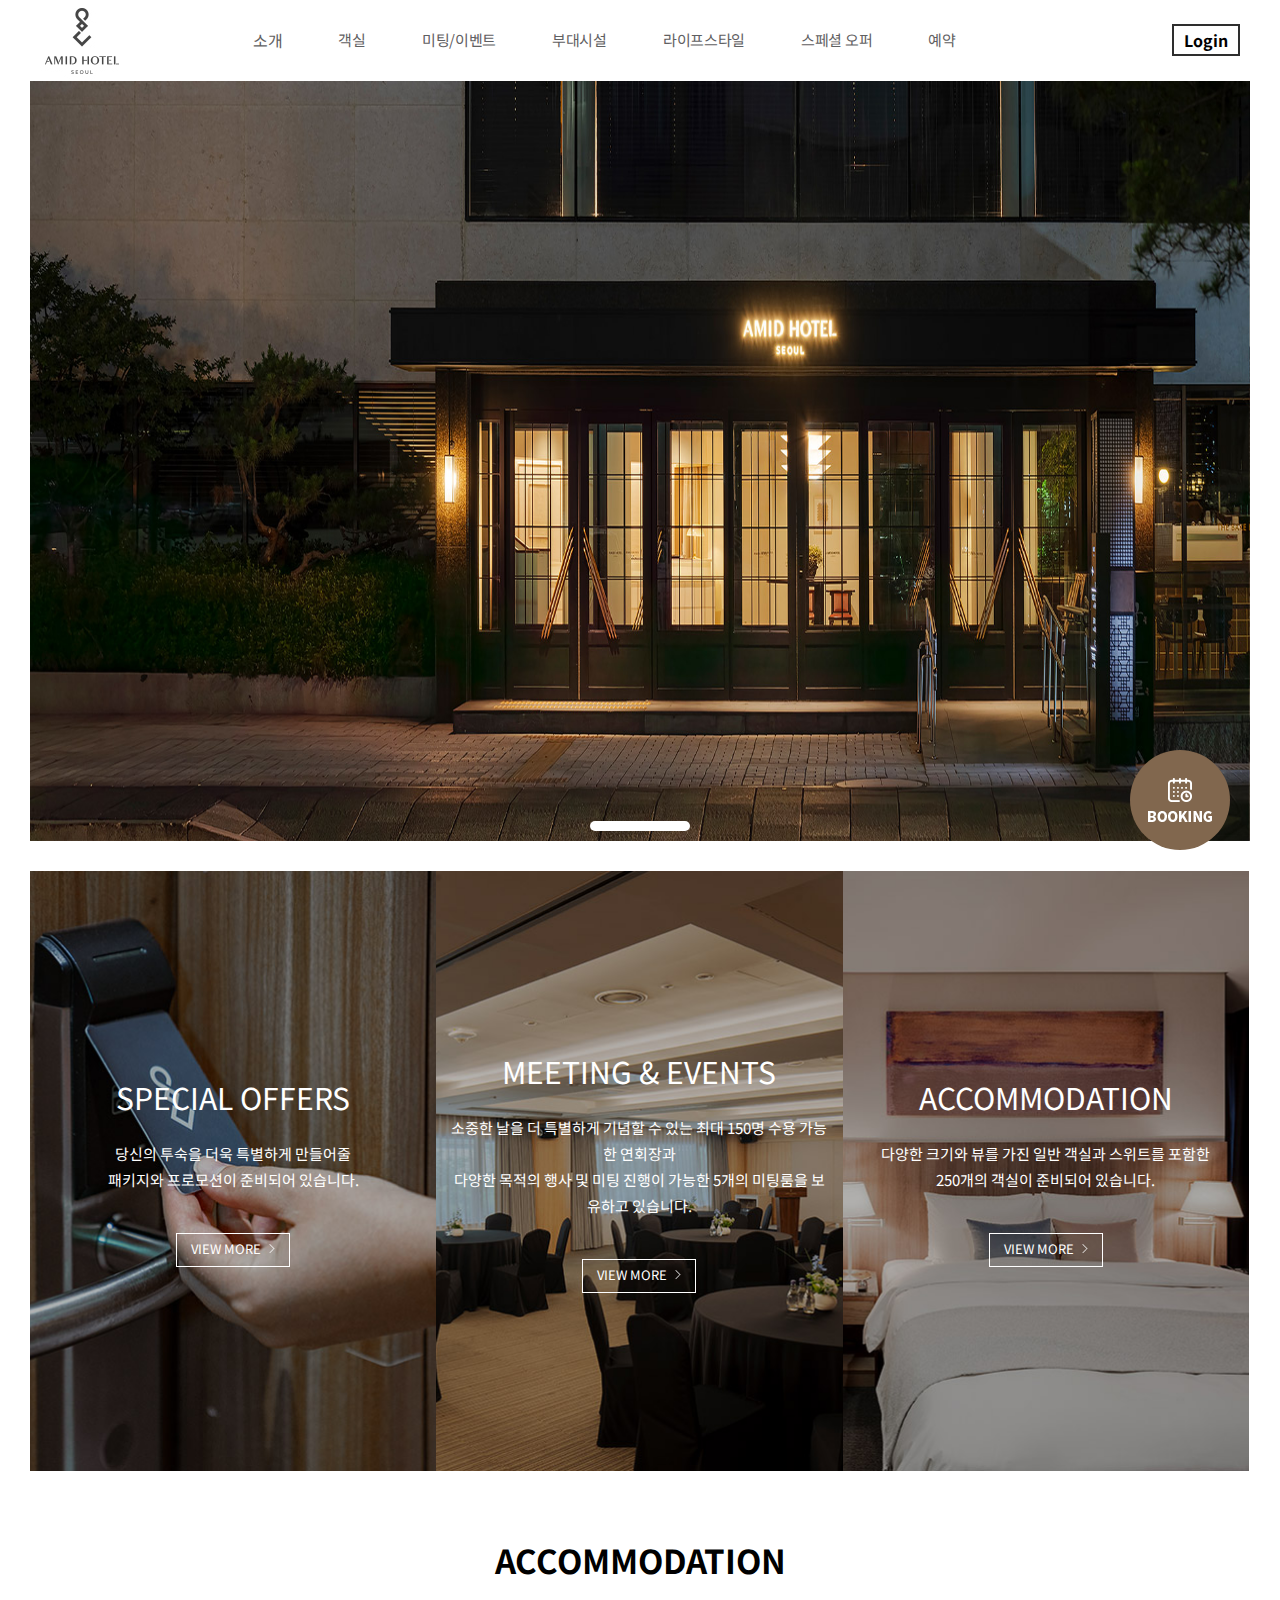
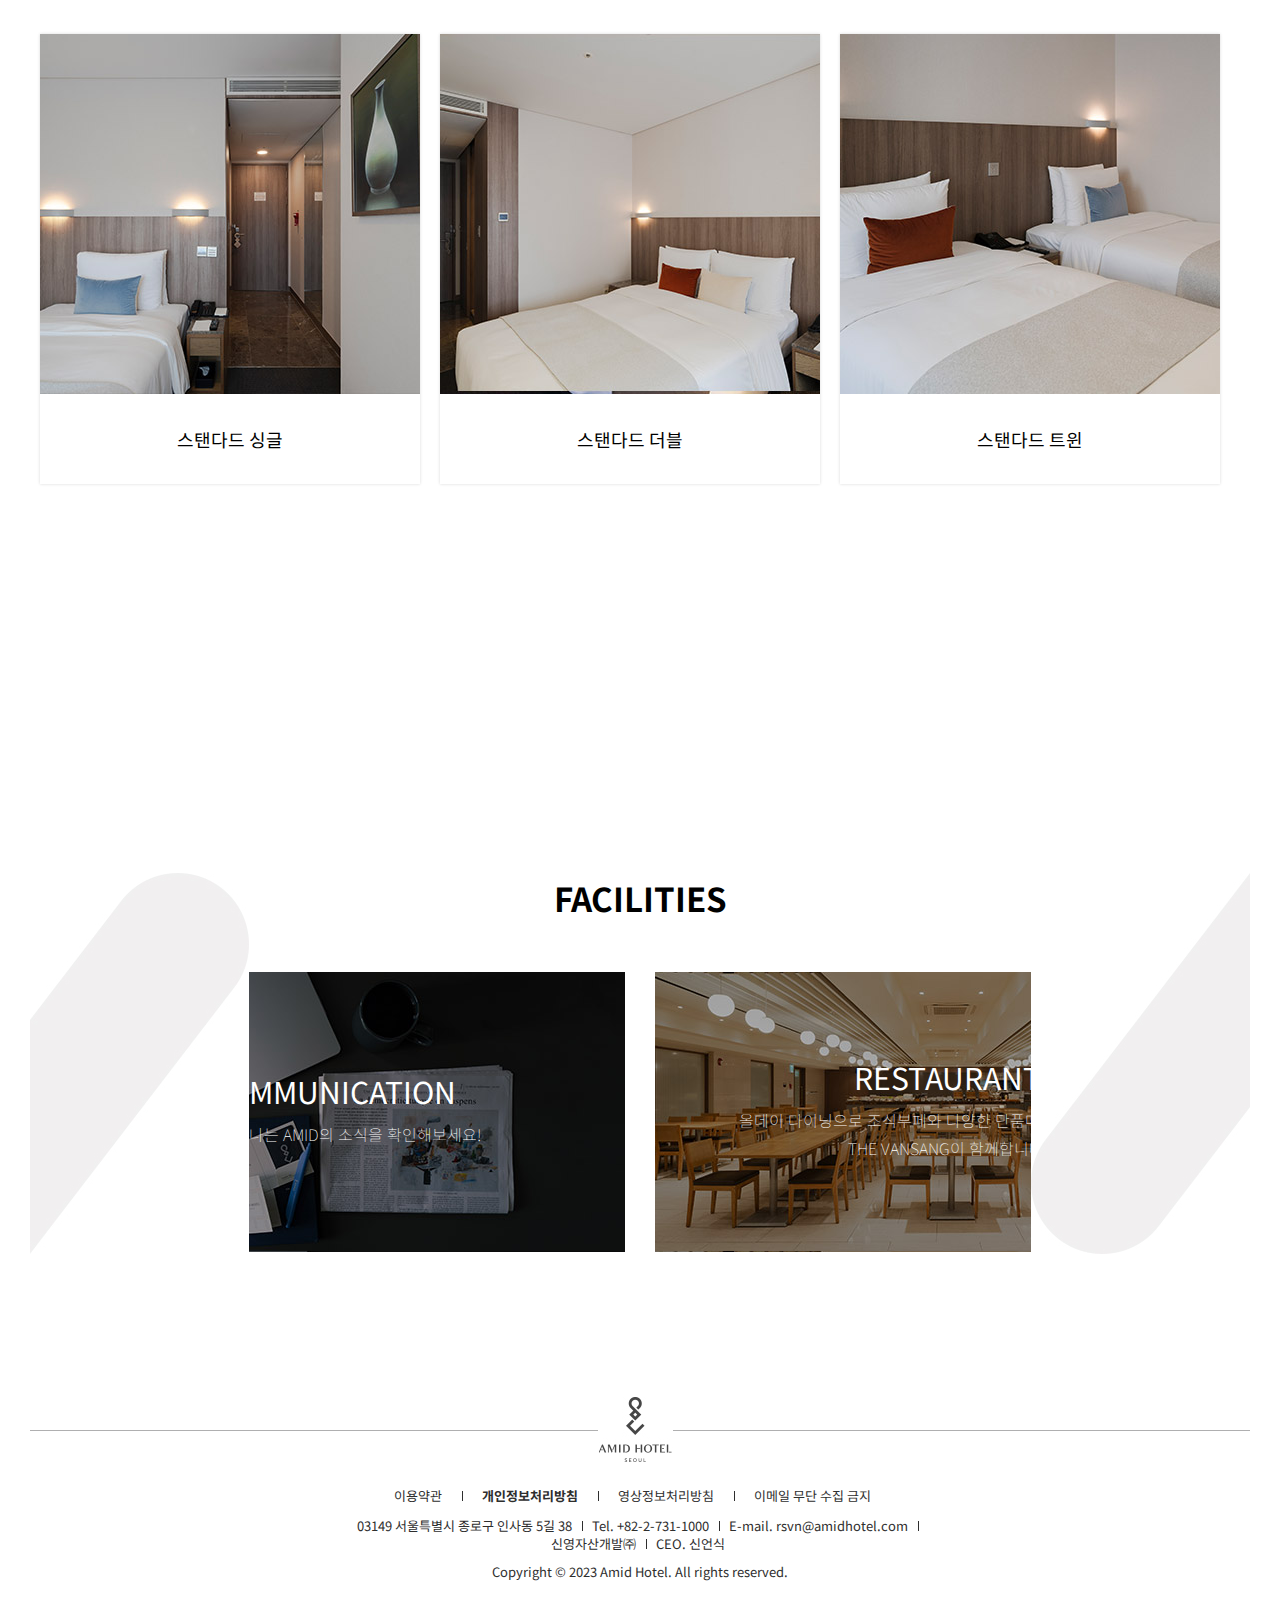
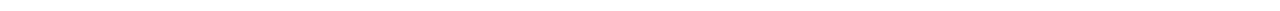
==== index.html @ 938e1cc4 "메인 슬라이드 수정" ====
<!DOCTYPE html>
<html>
    <head>
        <meta charset='utf-8'>
        <meta http-equiv='X-UA-Compatible' content='IE=edge'>
        <title>Page Title</title>
        <meta name='viewport' content='width=device-width, initial-scale=1'>
        <link rel='stylesheet' type='text/css' media='screen' href='index.css'>
        <script src='index.js'></script>
    </head>
    <body>
        <div id = "wrap">
            <div id = "header">
                <div id = "hBox">
                    <a id = "logo" href = "./index.html">hotel</a>
                    <ul id = "mainMenu">
                        <li id = "list0" class = "menuList" onmouseover = "onMenu(0)">
                            <div class = "underLineBox">
                                <a href = "#">소개</a>
                                <span class = "underLine"></span>
                            </div>
                            <ul class = "subMenu" onmouseout = "closeMenu()">
                                <li><a href = "#">AMID</a></li>
                                <li><a href = "#">위치</a></li>
                            </ul>
                        </li>
                        <li id = "list1" class = "menuList" onmouseover = "onMenu(1)">
                            <a href = "#">객실</a>
                            <ul class = "subMenu" onmouseout = "closeMenu()">
                                <li><a href = "#">스탠다드 싱글</a></li>
                                <li><a href = "#">스탠다드 더블</a></li>
                                <li><a href = "#">스탠다드 트윈</a></li>
                                <li><a href = "#">스탠다드 트리플</a></li>
                                <li><a href = "#">디럭스 더블</a></li>
                                <li><a href = "#">디럭스 트리플</a></li>
                                <li><a href = "#">주니어 스위트</a></li>
                                <li><a href = "#">프리미어 스위트</a></li>
                                <li><a href = "#">이그제큐티브 스위트</a></li>
                                <li><a href = "#">아미드 스위트</a></li>
                            </ul>
                        </li>
                        <li id = "list2" class = "menuList" onmouseover = "onMenu(2)">
                            <a href = "#">미팅/이벤트</a>
                            <ul class = "subMenu" onmouseout = "closeMenu()">
                                <li><a href = "#">미팅룸/연회장</a></li>
                            </ul>
                        </li>
                        <li id = "list3" class = "menuList" onmouseover = "onMenu(3)">
                            <a href = "#">부대시설</a>
                            <ul class = "subMenu" onmouseout = "closeMenu()">
                                <li><a href = "#">비즈니스 센터</a></li>
                                <li><a href = "#">피트니스 센터</a></li>
                                <li><a href = "#">코인 세탁실</a></li>
                            </ul>
                        </li>
                        <li id = "list4" class = "menuList" onmouseover = "onMenu(4)">
                            <a href = "#">라이프스타일</a>
                            <ul class = "subMenu" onmouseout = "closeMenu()">
                                <li><a href = "#">더 반상</a></li>
                                <li><a href = "#">더 베이크</a></li>
                                <li><a href = "#">경복궁</a></li>
                                <li><a href = "#">삿뽀로</a></li>
                                <li><a href = "#">하모니 마트</a></li>
                            </ul>
                        </li>
                        <li id = "list5" class = "menuList" onmouseover = "onMenu(5)">
                            <a href = "#">스페셜 오퍼</a>
                            <ul class = "subMenu" onmouseout = "closeMenu()">
                                <li><a href = "#">프로모션</a></li>
                                <li><a href = "#">제휴처 할인 혜택</a></li>
                            </ul>
                        </li>
                        <li id = "list6" class = "menuList" onmouseover = "onMenu(6)">
                            <a href = "#">예약</a>
                            <ul class = "subMenu" onmouseout = "closeMenu()">

                            </ul>
                        </li>
                    </ul>
                    <div id = "loginButton"><a href = "#">Login</a></div>
                </div>
                <div id = "sBox" onmouseout = "closeMenu()">

                </div>
            </div>
            <div id = "main">
                <div id = "mainSlide">
                    <div id = "moveImage">
                        <img id = "imageOut" src = "./images/main_slide_01.jpg"/>
                    </div>
                    <div id = "slideBtn" onclick = "slide()"></div>
                </div>
                <div id = "mainInfo">
                    <div class = infoBox>
                        <div class = "infoBox1">
                            <p class = "infoText1">SPECIAL OFFERS</p>
                            <p class = "infoText2">
                                당신의 투숙을 더욱 특별하게 만들어줄
                                <br/>
                                패키지와 프로모션이 준비되어 있습니다.
                            </p>
                            <a class = "infoText3" href = "#">
                                VIEW MORE
                                <span></span>
                            </a>
                        </div>
                    </div>
                    <div class = "infoBox">
                        <div class = "infoBox2">
                            <p class = "infoText1">MEETING & EVENTS</p>
                            <p class = "infoText2">
                                소중한 날을 더 특별하게 기념할 수 있는 최대 150명 수용 가능한 연회장과
                                <br/>
                                다양한 목적의 행사 및 미팅 진행이 가능한 5개의 미팅룸을 보유하고 있습니다.
                            </p>
                            <a class = "infoText3" href = "#">
                                VIEW MORE
                                <span></span>
                            </a>
                        </div>
                    </div>
                    <div class = "infoBox">
                        <div class = "infoBox3">
                            <p class = "infoText1">ACCOMMODATION</p>
                            <p class = "infoText2">
                                다양한 크기와 뷰를 가진 일반 객실과 스위트를 포함한
                                <br/>
                                250개의 객실이 준비되어 있습니다.
                            </p>
                            <a class = "infoText3" href = "#">
                                VIEW MORE
                                <span></span>
                            </a>
                        </div>
                    </div>
                </div>
                <div id = "middleSlide">
                    <h3>ACCOMMODATION</h3>
                    <div id = "slideBox">
                        <div id = "slideList">
                            <div class = "slideCard">
                                <div id = "standardSingle"><a href = "#"></a></div>
                                <div class = "accText"><a href = "#">스탠다드 싱글</a></div>
                            </div>
                            <div class = "slideCard">
                                <div id = "standardDouble"><a href = "#"></a></div>
                                <div class = "accText"><a href = "#">스탠다드 더블</a></div>
                            </div>
                            <div class = "slideCard">
                                <div id = "standardTwin"><a href = "#"></a></div>
                                <div class = "accText"><a href = "#">스탠다드 트윈</a></div>
                            </div>
                        </div>
                    </div>
                </div>
                <div id = "promotion">
                    <a href = "javascript:alert('준비중입니다')">
                        <p>Discover Seoul</p>
                    </a>
                </div>
                <div id = "facilities">
                    <div id = "fBox">
                        <h3>FACILITIES</h3>
                        <div id = "fImage">
                            <div id = "commImage">
                                <a href = "#">
                                    <h3>COMMUNICATION</h3>
                                    <P>지금 일어나는 AMID의 소식을 확인해보세요!</P>
                                </a>
                            </div>
                            <div id = "restImage">
                                <a href = "#">
                                    <h3>RESTAURANT</h3>
                                    <p>
                                        올데이 다이닝으로 조식부페와 다양한 단품메뉴를 즐길 수 있는
                                        <br/>
                                        THE VANSANG이 함께합니다.
                                    </p>
                                </a>
                            </div>
                        </div>
                    </div>
                    <span id = "leftImage"></span>
                    <span id = "rightImage"></span>
                </div>
            </div>
            <a href = "#" id = "floatingButton">
                <img src = "./images/booking-img2.png"/>
            </a>
            <div id = "footer">
                <div id ="logoLine">
                    <div id = "footerLogo"></div>
                    <div id = "footerLine"></div>
                </div>
                <ul id = "footerMenu">
                    <li class = "line1"><a href = "#">이용약관</a></li>
                    <li class = "line1"><a href = "#" style = "font-weight : bold;">개인정보처리방침</a></li>
                    <li class = "line1"><a href = "#">영상정보처리방침</a></li>
                    <li><a href = "#">이메일 무단 수집 금지</a></li>
                </ul>
                <ul id = "footerInfo">
                    <li class = "line2">03149 서울특별시 종로구 인사동 5길 38</li>
                    <li class = "line2">Tel. +82-2-731-1000</li>
                    <li class = "line2">E-mail. rsvn@amidhotel.com</li>
                    <br/>
                    <li class = "line2">신영자산개발㈜</li>
                    <li>CEO. 신언식</li>
                </ul>
                <p>Copyright © 2023 Amid Hotel. All rights reserved.</p>
            </div>
        </div>
    </body>
</html>
---- index.css ----
/* Noto Sans KR */
@import url('https://fonts.googleapis.com/css2?family=Noto+Sans+KR:wght@100..900&display=swap');
/* 폰트 적용 테스트용(Bagel Fat One) */
@import url('https://fonts.googleapis.com/css2?family=Bagel+Fat+One&display=swap');
* {
    margin : 0px;
    padding : 0px;
    /* font-family : "Bagel Fat One"; */
    font-family : "Noto Sans KR", "Sans-serif", sans-serif;
    font-weight : normal;
    font-size : 16px;
    box-sizing : border-box;
    /* border : solid 1px red; */
    text-align : left;
}
body {
    font-weight : normal;
}
a {
    color : inherit;
    font-size : inherit;
    text-decoration : none;
}
li {
    list-style : none;
}

/* #region header */

#header {
    position : relative;
    width : 100%;
    height : 81px;
}
#hBox {
    margin : 0px auto;
    position : relative;
    width : 1200px;
}
#hBox > #logo {
    margin-right : 50px;
    display :inline-block;
    float : left;
    width : 107px;
    height : 81px;
    background : url(./images/logo.jpg) no-repeat;
    text-indent : -9999px;
}
#hBox > #mainMenu >.menuList {
    margin-left : 56px;
    float : left;
    font-size : 15px;
    color : #5f6062;
    line-height : 80px;
    letter-spacing : -0.3px;
}
#hBox > #mainMenu > .menuList > a::after {
    display : block;
    content : "";
    position : absolute;
    top : 35px;
    left : 0px;
    border-bottom : solid 3px red;
    transform: scaleX(1);  
    transition: transform 250ms ease-in-out;
}
#hBox > #mainMenu > .menuList > .underLineBox {
    display :inline;
    position : relative;
}
#hBox > #mainMenu > .menuList > .underLineBox > .underLine {
    display : block;
    position : absolute;
    top : 24px;
    left : 0px;
    width : 100%;
    height : 3px;
    background-color: red;
    transform: scaleX(0);  
    transition: transform 250ms ease-in-out;
}
#hBox > #mainMenu > .menuList > .subMenu {
    padding-left : 16%;
    position : absolute;
    top : 82px;
    left : 0px;
    display : none;
    width : 1200px;
    height : 55px;
    line-height: 60px;
    background-color: black;
    z-index : 5;
}
#hBox > #mainMenu > .menuList > .subMenu > li {
    display : inline;
    color : white;
    margin-right : 25px;
    font-size : 14px;
    font-weight : 100;
}
#hBox > #loginButton {
    padding : 2px 10px;
    position : absolute;
    right : 0px;
    top : 23.5px;
    border : solid 2px #2E2E2E;
}
#hBox > #loginButton > a {
    font-weight : bold;
}
#sBox {
    display : none;
    position : absolute;
    width : 100%;
    top : 81px;
    height: 60px;
    border-top : solid 1px #2E2E2E;
    background-color : black;
    z-index : 4;
}

/* #endregion header */

/* #region main */

#main {
    margin : 0px auto;
    width : calc(100% - 60px);
}

/* #region main > mainSlide */

#main > #mainSlide {
    margin-bottom : 30px;
    width : 100%;
    height : 760px;
    position : relative;
    overflow : hidden;
}
#main > #mainSlide > #moveImage {
    width : 100%;
    height : 100%;
    /* display : flex; */
    overflow : hidden;
}
#main > #mainSlide > #moveImage > img {
    width : 100%;
    height : 100%;
}
#main > #mainSlide > #moveimage > #imageOut {
    animation : fadeIn 3s;
}
@keyframes fadeIn {
    from {
        opacity : 0;
    } to {
        opacity : 1;
    }
}
@keyframes fadeOut {
    from {
        opacity : 1;
    } to {
        opacity : 0;
    }
}
#main > #mainSlide > #slideBtn {
    position : absolute;
    bottom : 10px;
    left : calc(100% / 2 - 50px);
    width : 100px;
    height : 10px;
    border-radius : 5px;
    background-color : white;
    cursor : pointer;
}

/* #endregion main > mainSlide */

/* #region main > mainInfo */

#main > #mainInfo {
    display : table;
    width : 100%;
    height : 600px;
    table-layout : fixed;
}
#main > #mainInfo > .infoBox {
    display : table;
    float : left;

    width : 33.3%;
    height : 600px;
    table-layout : fixed;
}
#main > #mainInfo > .infoBox > .infoBox1 {
    padding : 0px 15px;
    display : table-cell;
    width : 100%;
    height : 600px;
    background : url(./images/middle_menu_01.jpg) center center no-repeat;
    background-size: cover;
    vertical-align: middle;
    color : white;
    text-align : center;
}
#main > #mainInfo > .infoBox > .infoBox2 {
    padding : 0px 15px;
    display : table-cell;
    width : 100%;
    height : 600px;
    background : url(./images/middle_menu_02.jpg) center center no-repeat;
    background-size: cover;
    vertical-align: middle;
    color : white;
    text-align : center;
}
#main > #mainInfo > .infoBox > .infoBox3 {
    padding : 0px 15px;
    display : table-cell;
    width : 100%;
    height : 600px;
    background : url(./images/middle_menu_03.jpg) center center no-repeat;
    background-size: cover;
    vertical-align: middle;
    color : white;
    text-align : center;
}
.infoText1 {
    margin-bottom : 22px;
    text-align : center;
    font-size : 30px;
    font-weight : 400;
}
.infoText2 {
    text-align : center;
    font-size : 15px;
    line-height : 26px;
}
.infoText3 {
    margin-top : 40px;
    display : inline-block;
    width : 114px;
    height : 34px;
    border : solid 1px white;
    font-size : 13px;
    line-height : 30px;
    text-align : center;
}
.infoText3 > span {
    margin-left : 5px;
    display : inline-block;
    width : 6px;
    height : 11px;
    background : url(./images/view.png);
}

/* #endregion main > mainInfo */

/* #region main > middleSlide */

#middleSlide {
    margin : 0px auto;
    padding : 65px 0px;
    width : 1200px;
}
#middleSlide > h3 {
    margin-bottom : 50px;
    text-align: center;
    font-size : 33px;
    font-weight: bold;
}

#middleSlide > #slideBox {
    width : 100%;
    height : 450px;
}
#middleSlide > #slideBox > #slideList  {

}

/* #region middleSlide > slideBox > slideList > #slideCard */

.slideCard {
    margin-right : 20px;
    float : left;
    width : 380px;
    height : 450px;
    box-shadow : 0px 0px 3px #d9d9d9;

}

.slideCard > #standardSingle {
    width : 100%;
    height : 360px;
    background : url(./images/standard_single.jpg);
}
.slideCard > #standardSingle > a {
    display : inline-block;
    width : 100%;
    height : 360px;
}
.slideCard > #standardDouble {
    width : 100%;
    height : 360px;
    background : url(./images/standard_double.jpg);
}
.slideCard > #standardDouble > a {
    display : inline-block;
    width : 100%;
    height : 360px;
}
.slideCard > #standardTwin {
    width : 100%;
    height : 360px;
    background : url(./images/standard_twin.jpg);
}
.slideCard > #standardTwin > a {
    display : inline-block;
    width : 100%;
    height : 360px;
}
.slideCard > .accText {
    width : 100%;
    height : 90px;
    display : table;
}
.slideCard > .accText > a {
    display : table-cell;
    text-align : center;
    vertical-align : middle;
    font-size : 18px;
}

/* #endregion middleSlide > slideBox > slideList */

/* #endregion main > middleSlide */

/* #region main > promotion */

#promotion {
    display : table;
    width : 100%;
    height : 260px;
    background : url(./images/main_visual_02.jpg) 50% no-repeat;
    background-attachment : fixed;
}
#promotion > a {
    display : table-cell;
    text-align : center;
    vertical-align : middle;
}
#promotion > a > p {
    display : inline-block;
    color : white;
    font-size : 30px;
    letter-spacing : 12px;
}

/* #endregion main > promotion */

/* #region main > facilities */

#facilities {
    padding : 65px 0px;
    position : relative;
}

#facilities > #fBox {
    margin : 0px auto;
    width : 1200px;
}
#facilities > #fBox > h3 {
    margin-bottom : 50px;
    text-align: center;
    font-size : 33px;
    font-weight: bold;
}
#facilities > #fBox > #fImage {
    display : flex;
    width : 1200px;
    height : 280px;
    /* overflow : hidden; */
}
#facilities > #fBox > #fImage > #commImage {
    display : table;
    margin-right : 30px;
    width : 585px;
    height : 100%;
    background : url(./images/facilities_communication.jpg);
}
#facilities > #fBox > #fImage > #commImage > a {
    display : table-cell;
    vertical-align: middle;
    color : white;
    line-height : 28px;
}
#facilities > #fBox > #fImage > #commImage > a > h3 {
    text-align: center;
    font-size : 30px;
}
#facilities > #fBox > #fImage > #commImage > a > p {
    margin-top : 15px;
    text-align : center;
    font-size : 16px;
    font-weight : lighter;
}
#facilities > #fBox > #fImage > #restImage {
    display : table;
    width : 585px;
    height : 100%;
    background : url(./images/facilities_restaurant.jpg);
}
#facilities > #fBox > #fImage > #restImage > a {
    display : table-cell;
    vertical-align: middle;
    color : white;
    line-height : 28px;
}
#facilities > #fBox > #fImage > #restImage > a > h3 {
    text-align: center;
    font-size : 30px;
}
#facilities > #fBox > #fImage > #restImage > a > p {
    margin-top : 15px;
    text-align : center;
    font-size : 16px;
    font-weight : lighter;
}
#facilities > #leftImage {
    width : 219px;
    height : 381px;
    background: url(./images/fac_bg_left.jpg) no-repeat;
    position : absolute;
    top : 50%;
    left : 0px;
    margin-top : -190px;
}
#facilities > #rightImage {
    width : 219px;
    height : 381px;
    background: url(./images/fac_bg_right.jpg) no-repeat;
    position : absolute;
    top : 50%;
    right : 0px;
    margin-top : -190px;
}

/* #endregion main > facilities */

/* #endregion main */

/* #region floatingButton */

#floatingButton {
    position : fixed;
    bottom : 50px;
    right : 50px;
    width : 100px;
    height : 100px;
    border-radius : 50%;
    background-color : #81674e;
}
#floatingButton > img {
    position : absolute;
    top : 28px;
    left : 18px;
}
/* #endregion floatingButton */

/* #region footer */

#footer {
    margin : 0px auto;
    padding : 80px 0px 30px 0px;
    width : calc(100% - 60px);
    font-size : 13px;
    color : #2E2E2E;
}
#footer > #logoLine {
    position : relative;
    margin-bottom : 20px;
    width : 100%;
    height : 65px;
}
#footer > #logoLine > #footerLogo {
    margin : 0px auto;
    width : 84px;
    height : 65px;
    background: url(./images/ft_logo.jpg) no-repeat;
    z-index : 100;
}#footer > #logoLine > #footerLine {
    position : absolute;
    top : 50%;
    width : 100%;
    height : 1px;
    background-color: #afafb0;
    z-index: -1;
}
#footer > #footerMenu {
    /* margin : 0px auto; */
    width : 100%;
    text-align: center;
}
#footer > #footerMenu > li {
    padding-right : 15px;
    display : inline;
    color : inherit;
}
#footer > #footerMenu > li > a {
    color : #2E2E2E;
    font-size : 13px;
}
#footer > #footerMenu > .line1::after {
    margin-left : 20px;
    display : inline-block;
    content : "";
    width : 1px;
    height : 10px;
    background-color : #2E2E2E;
}
#footer > #footerInfo {
    margin-top : 10px;
    width : 100%;
    text-align : center;
    line-height: 17px;
}
#footer > #footerInfo > li {
    padding-right : 5px;
    display : inline;
    color : #2E2E2E;
    font-size : 13px;
}
#footer > #footerInfo > .line2::after {
    margin-left : 10px;
    display : inline-block;
    content : "";
    width : 1px;
    height : 10px;
    background-color : #2E2E2E;
}
#footer > p {
    margin-top : 10px;
    text-align : center;
    color : #2E2E2E;
    font-size : 13px;
}

/* #endregion footer */
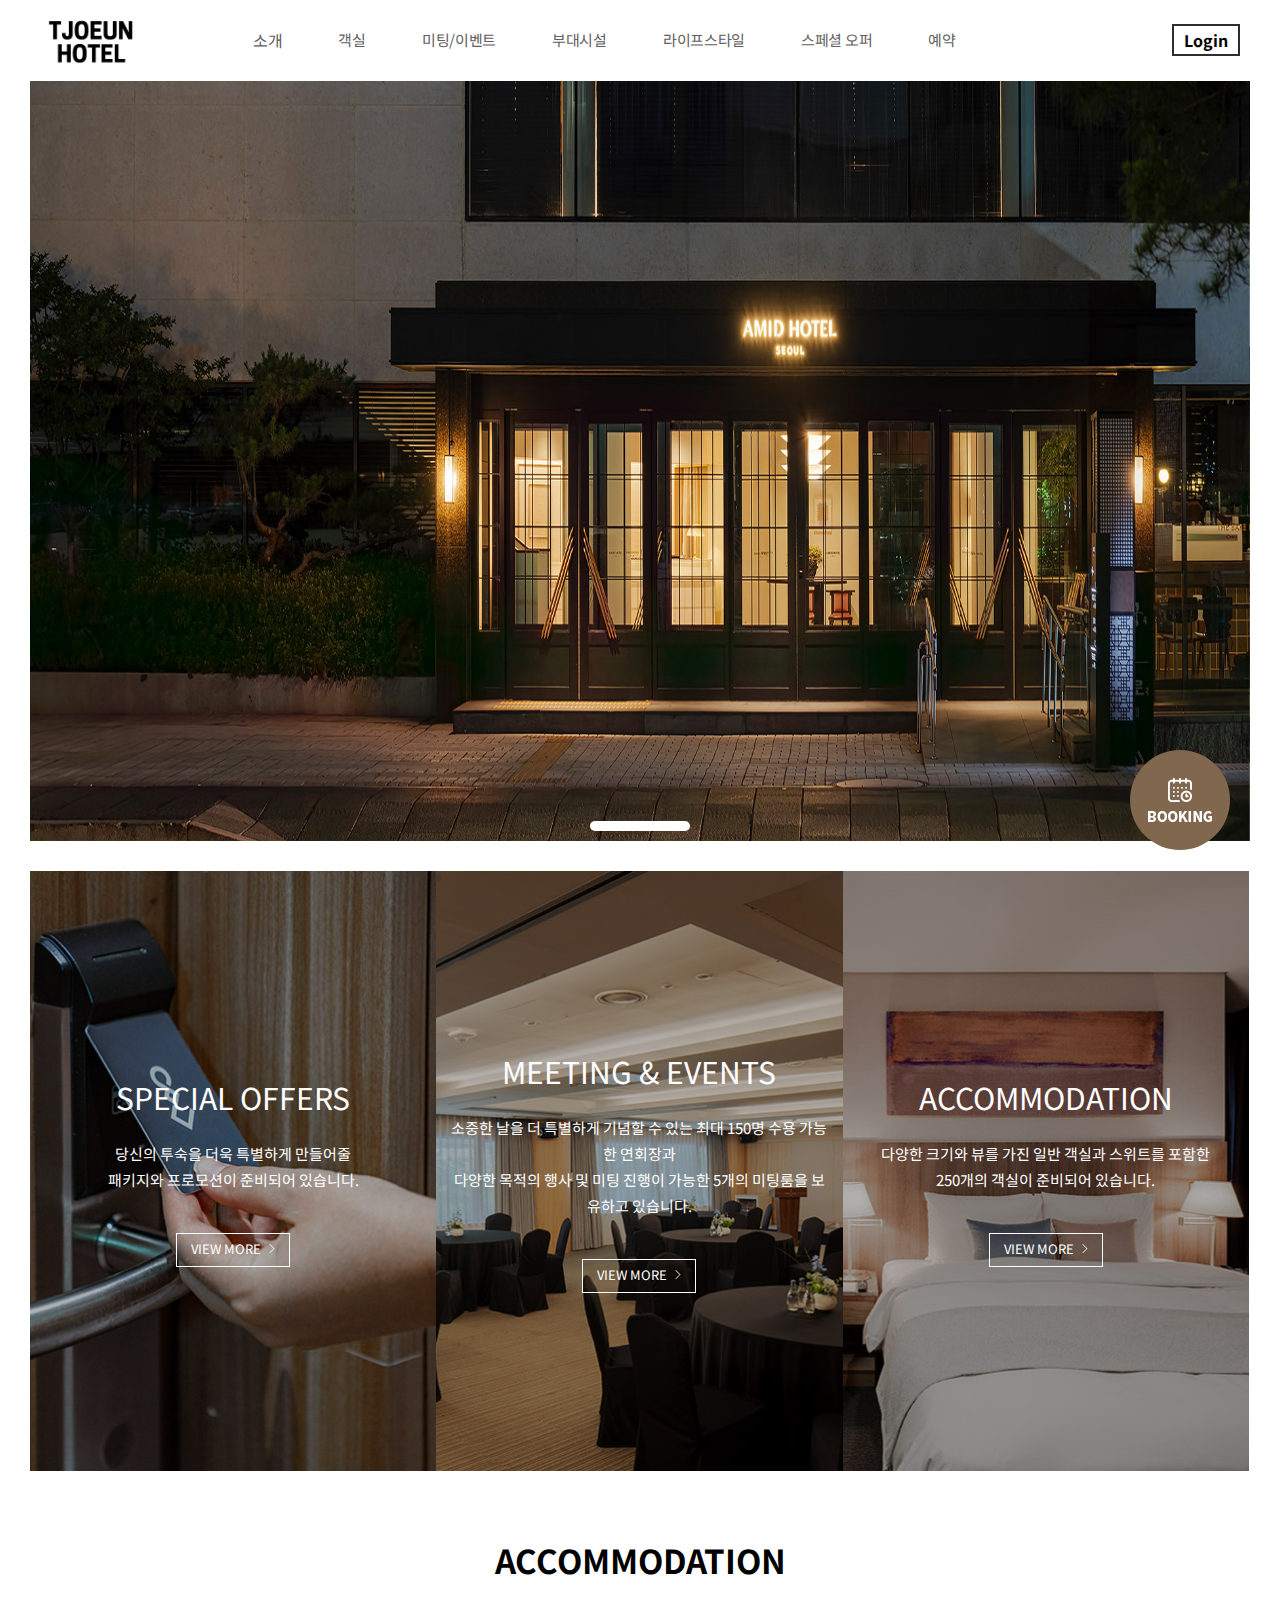
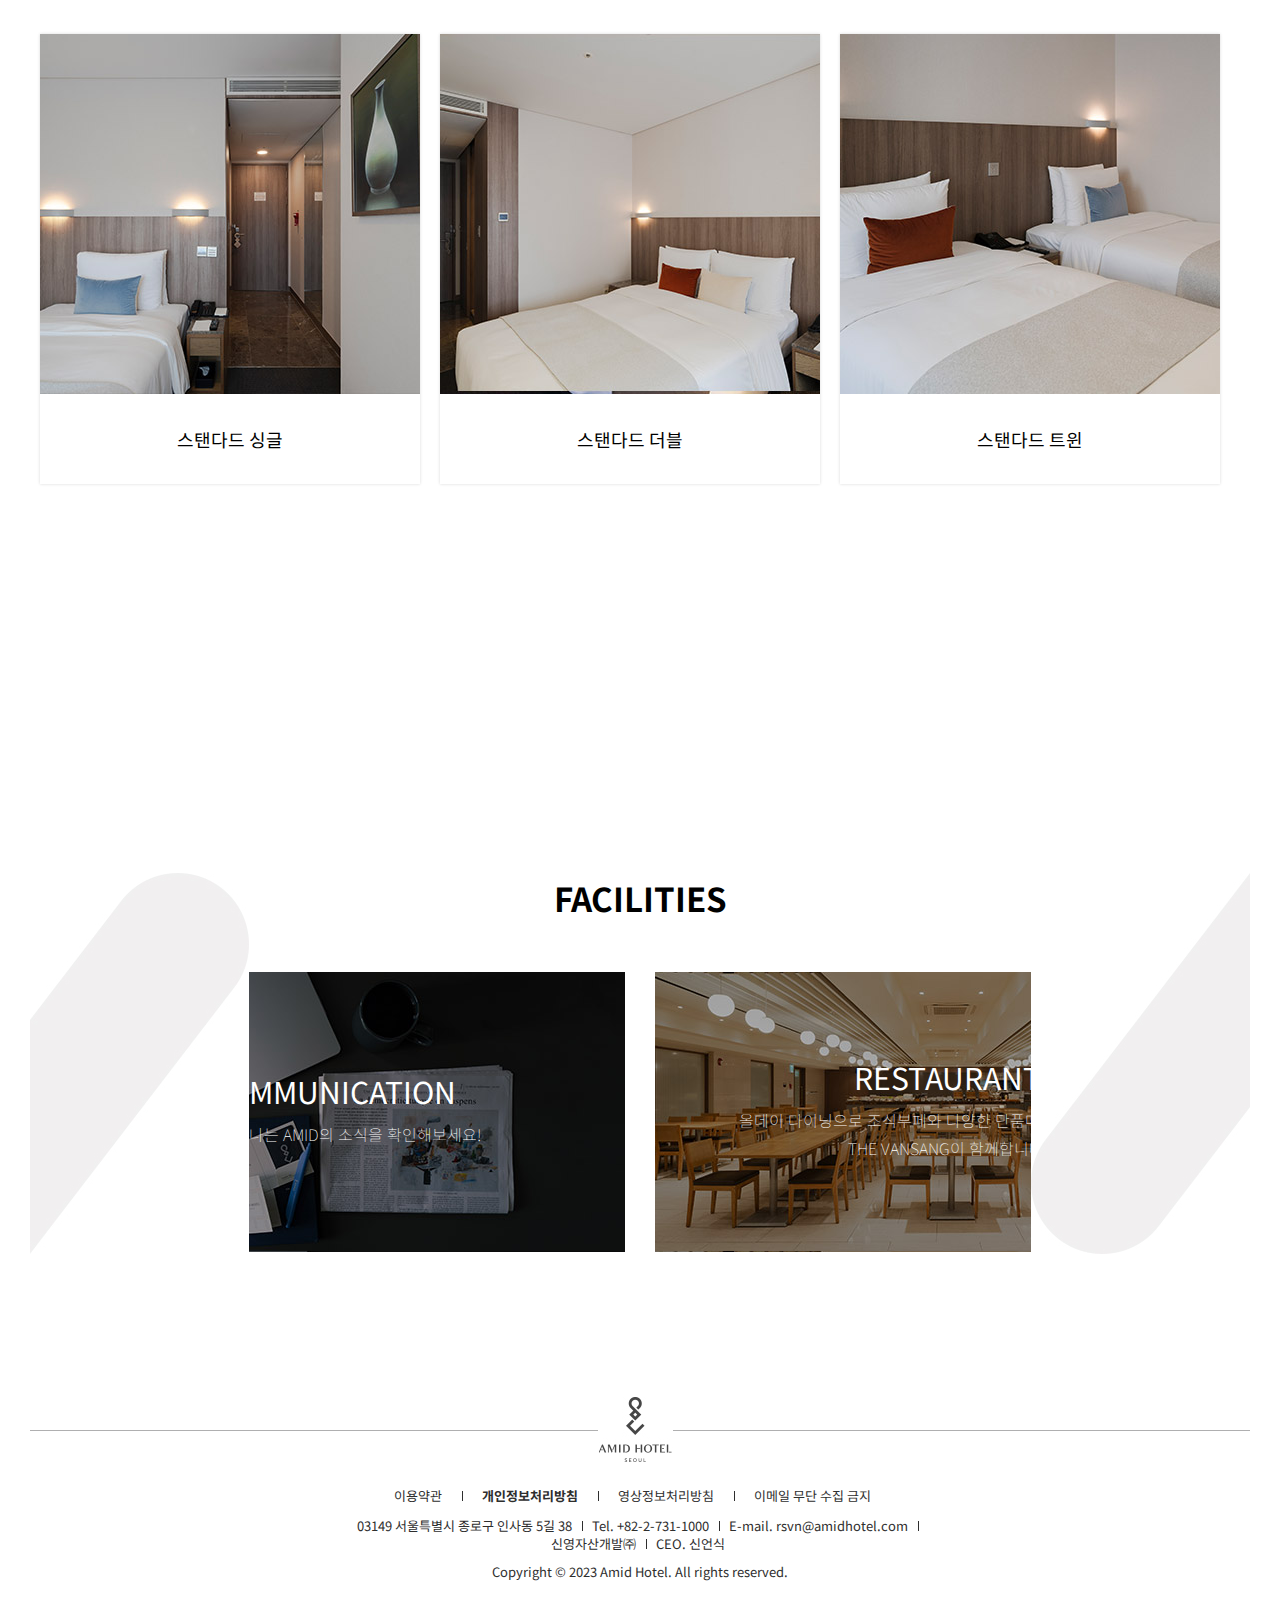
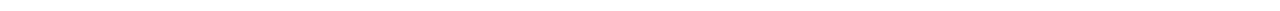
==== commit 7592a6c6: "로고 수정" ====
--- a/index.html
+++ b/index.html
@@ -3,10 +3,9 @@
     <head>
         <meta charset='utf-8'>
         <meta http-equiv='X-UA-Compatible' content='IE=edge'>
-        <title>Page Title</title>
+        <title>더조은 호텔</title>
         <meta name='viewport' content='width=device-width, initial-scale=1'>
-        <link rel='stylesheet' type='text/css' media='screen' href='index.css'>
-        <script src='index.js'></script>
+        <link rel='stylesheet' type='text/css' media='screen' href='./css/index.css'>
     </head>
     <body>
         <div id = "wrap">
@@ -209,5 +208,6 @@
                 <p>Copyright © 2023 Amid Hotel. All rights reserved.</p>
             </div>
         </div>
+        <script src='./js/index.js'></script>
     </body>
 </html>--- a/css/index.css
+++ b/css/index.css
@@ -0,0 +1,533 @@
+/* Noto Sans KR */
+@import url('https://fonts.googleapis.com/css2?family=Noto+Sans+KR:wght@100..900&display=swap');
+/* 폰트 적용 테스트용(Bagel Fat One) */
+@import url('https://fonts.googleapis.com/css2?family=Bagel+Fat+One&display=swap');
+* {
+    margin : 0px;
+    padding : 0px;
+    /* font-family : "Bagel Fat One"; */
+    font-family : "Noto Sans KR", "Sans-serif", sans-serif;
+    font-weight : normal;
+    font-size : 16px;
+    box-sizing : border-box;
+    /* border : solid 1px red; */
+    text-align : left;
+}
+body {
+    font-weight : normal;
+}
+a {
+    color : inherit;
+    font-size : inherit;
+    text-decoration : none;
+}
+li {
+    list-style : none;
+}
+
+/* #region header */
+
+#header {
+    position : relative;
+    width : 100%;
+    height : 81px;
+}
+#hBox {
+    margin : 0px auto;
+    position : relative;
+    width : 1200px;
+}
+#hBox > #logo {
+    margin-right : 50px;
+    display :inline-block;
+    float : left;
+    width : 107px;
+    height : 81px;
+    background : url(../images/logo_white.png) no-repeat;
+    background-size : contain;
+    text-indent : -9999px;
+}
+#hBox > #mainMenu >.menuList {
+    margin-left : 56px;
+    float : left;
+    font-size : 15px;
+    color : #5f6062;
+    line-height : 80px;
+    letter-spacing : -0.3px;
+}
+#hBox > #mainMenu > .menuList > a::after {
+    display : block;
+    content : "";
+    position : absolute;
+    top : 35px;
+    left : 0px;
+    border-bottom : solid 3px red;
+    transform: scaleX(1);  
+    transition: transform 250ms ease-in-out;
+}
+#hBox > #mainMenu > .menuList > .underLineBox {
+    display :inline;
+    position : relative;
+}
+#hBox > #mainMenu > .menuList > .underLineBox > .underLine {
+    display : block;
+    position : absolute;
+    top : 24px;
+    left : 0px;
+    width : 100%;
+    height : 3px;
+    background-color: red;
+    transform: scaleX(0);  
+    transition: transform 250ms ease-in-out;
+}
+#hBox > #mainMenu > .menuList > .subMenu {
+    padding-left : 16%;
+    position : absolute;
+    top : 82px;
+    left : 0px;
+    display : none;
+    width : 1200px;
+    height : 55px;
+    line-height: 60px;
+    background-color:  #81674e;
+    z-index : 5;
+}
+#hBox > #mainMenu > .menuList > .subMenu > li {
+    display : inline;
+    color : white;
+    margin-right : 25px;
+    font-size : 14px;
+    font-weight : 100;
+}
+#hBox > #loginButton {
+    padding : 2px 10px;
+    position : absolute;
+    right : 0px;
+    top : 23.5px;
+    border : solid 2px #2E2E2E;
+}
+#hBox > #loginButton > a {
+    font-weight : bold;
+}
+#sBox {
+    display : none;
+    position : absolute;
+    width : 100%;
+    top : 81px;
+    height: 60px;
+    border-top : solid 1px #2E2E2E;
+    background-color :  #81674e;
+    z-index : 4;
+}
+
+/* #endregion header */
+
+/* #region main */
+
+#main {
+    margin : 0px auto;
+    width : calc(100% - 60px);
+}
+
+/* #region main > mainSlide */
+
+#main > #mainSlide {
+    margin-bottom : 30px;
+    width : 100%;
+    height : 760px;
+    position : relative;
+    overflow : hidden;
+}
+#main > #mainSlide > #moveImage {
+    width : 100%;
+    height : 100%;
+    /* display : flex; */
+    overflow : hidden;
+}
+#main > #mainSlide > #moveImage > img {
+    width : 100%;
+    height : 100%;
+}
+#main > #mainSlide > #slideBtn {
+    position : absolute;
+    bottom : 10px;
+    left : calc(100% / 2 - 50px);
+    width : 100px;
+    height : 10px;
+    border-radius : 5px;
+    background-color : white;
+    cursor : pointer;
+}
+
+/* #endregion main > mainSlide */
+
+/* #region main > mainInfo */
+
+#main > #mainInfo {
+    display : table;
+    width : 100%;
+    height : 600px;
+    table-layout : fixed;
+}
+#main > #mainInfo > .infoBox {
+    display : table;
+    float : left;
+
+    width : 33.3%;
+    height : 600px;
+    table-layout : fixed;
+}
+#main > #mainInfo > .infoBox > .infoBox1 {
+    padding : 0px 15px;
+    display : table-cell;
+    width : 100%;
+    height : 600px;
+    background : url(../images/middle_menu_01.jpg) center center no-repeat;
+    background-size: cover;
+    vertical-align: middle;
+    color : white;
+    text-align : center;
+}
+#main > #mainInfo > .infoBox > .infoBox2 {
+    padding : 0px 15px;
+    display : table-cell;
+    width : 100%;
+    height : 600px;
+    background : url(../images/middle_menu_02.jpg) center center no-repeat;
+    background-size: cover;
+    vertical-align: middle;
+    color : white;
+    text-align : center;
+}
+#main > #mainInfo > .infoBox > .infoBox3 {
+    padding : 0px 15px;
+    display : table-cell;
+    width : 100%;
+    height : 600px;
+    background : url(../images/middle_menu_03.jpg) center center no-repeat;
+    background-size: cover;
+    vertical-align: middle;
+    color : white;
+    text-align : center;
+}
+.infoText1 {
+    margin-bottom : 22px;
+    text-align : center;
+    font-size : 30px;
+    font-weight : 400;
+}
+.infoText2 {
+    text-align : center;
+    font-size : 15px;
+    line-height : 26px;
+}
+.infoText3 {
+    margin-top : 40px;
+    display : inline-block;
+    width : 114px;
+    height : 34px;
+    border : solid 1px white;
+    font-size : 13px;
+    line-height : 30px;
+    text-align : center;
+}
+.infoText3 > span {
+    margin-left : 5px;
+    display : inline-block;
+    width : 6px;
+    height : 11px;
+    background : url(../images/view.png);
+}
+
+/* #endregion main > mainInfo */
+
+/* #region main > middleSlide */
+
+#middleSlide {
+    margin : 0px auto;
+    padding : 65px 0px;
+    width : 1200px;
+}
+#middleSlide > h3 {
+    margin-bottom : 50px;
+    text-align: center;
+    font-size : 33px;
+    font-weight: bold;
+}
+
+#middleSlide > #slideBox {
+    width : 100%;
+    height : 450px;
+}
+#middleSlide > #slideBox > #slideList  {
+
+}
+
+/* #region middleSlide > slideBox > slideList > #slideCard */
+
+.slideCard {
+    margin-right : 20px;
+    float : left;
+    width : 380px;
+    height : 450px;
+    box-shadow : 0px 0px 3px #d9d9d9;
+
+}
+
+.slideCard > #standardSingle {
+    width : 100%;
+    height : 360px;
+    background : url(../images/standard_single.jpg);
+}
+.slideCard > #standardSingle > a {
+    display : inline-block;
+    width : 100%;
+    height : 360px;
+}
+.slideCard > #standardDouble {
+    width : 100%;
+    height : 360px;
+    background : url(../images/standard_double.jpg);
+}
+.slideCard > #standardDouble > a {
+    display : inline-block;
+    width : 100%;
+    height : 360px;
+}
+.slideCard > #standardTwin {
+    width : 100%;
+    height : 360px;
+    background : url(../images/standard_twin.jpg);
+}
+.slideCard > #standardTwin > a {
+    display : inline-block;
+    width : 100%;
+    height : 360px;
+}
+.slideCard > .accText {
+    width : 100%;
+    height : 90px;
+    display : table;
+}
+.slideCard > .accText > a {
+    display : table-cell;
+    text-align : center;
+    vertical-align : middle;
+    font-size : 18px;
+}
+
+/* #endregion middleSlide > slideBox > slideList */
+
+/* #endregion main > middleSlide */
+
+/* #region main > promotion */
+
+#promotion {
+    display : table;
+    width : 100%;
+    height : 260px;
+    background : url(../images/main_visual_02.jpg) 50% no-repeat;
+    background-attachment : fixed;
+}
+#promotion > a {
+    display : table-cell;
+    text-align : center;
+    vertical-align : middle;
+}
+#promotion > a > p {
+    display : inline-block;
+    color : white;
+    font-size : 30px;
+    letter-spacing : 12px;
+}
+
+/* #endregion main > promotion */
+
+/* #region main > facilities */
+
+#facilities {
+    padding : 65px 0px;
+    position : relative;
+}
+
+#facilities > #fBox {
+    margin : 0px auto;
+    width : 1200px;
+}
+#facilities > #fBox > h3 {
+    margin-bottom : 50px;
+    text-align: center;
+    font-size : 33px;
+    font-weight: bold;
+}
+#facilities > #fBox > #fImage {
+    display : flex;
+    width : 1200px;
+    height : 280px;
+    /* overflow : hidden; */
+}
+#facilities > #fBox > #fImage > #commImage {
+    display : table;
+    margin-right : 30px;
+    width : 585px;
+    height : 100%;
+    background : url(../images/facilities_communication.jpg);
+}
+#facilities > #fBox > #fImage > #commImage > a {
+    display : table-cell;
+    vertical-align: middle;
+    color : white;
+    line-height : 28px;
+}
+#facilities > #fBox > #fImage > #commImage > a > h3 {
+    text-align: center;
+    font-size : 30px;
+}
+#facilities > #fBox > #fImage > #commImage > a > p {
+    margin-top : 15px;
+    text-align : center;
+    font-size : 16px;
+    font-weight : lighter;
+}
+#facilities > #fBox > #fImage > #restImage {
+    display : table;
+    width : 585px;
+    height : 100%;
+    background : url(../images/facilities_restaurant.jpg);
+}
+#facilities > #fBox > #fImage > #restImage > a {
+    display : table-cell;
+    vertical-align: middle;
+    color : white;
+    line-height : 28px;
+}
+#facilities > #fBox > #fImage > #restImage > a > h3 {
+    text-align: center;
+    font-size : 30px;
+}
+#facilities > #fBox > #fImage > #restImage > a > p {
+    margin-top : 15px;
+    text-align : center;
+    font-size : 16px;
+    font-weight : lighter;
+}
+#facilities > #leftImage {
+    width : 219px;
+    height : 381px;
+    background: url(../images/fac_bg_left.jpg) no-repeat;
+    position : absolute;
+    top : 50%;
+    left : 0px;
+    margin-top : -190px;
+}
+#facilities > #rightImage {
+    width : 219px;
+    height : 381px;
+    background: url(../images/fac_bg_right.jpg) no-repeat;
+    position : absolute;
+    top : 50%;
+    right : 0px;
+    margin-top : -190px;
+}
+
+/* #endregion main > facilities */
+
+/* #endregion main */
+
+/* #region floatingButton */
+
+#floatingButton {
+    position : fixed;
+    bottom : 50px;
+    right : 50px;
+    width : 100px;
+    height : 100px;
+    border-radius : 50%;
+    background-color : #81674e;
+}
+#floatingButton > img {
+    position : absolute;
+    top : 28px;
+    left : 18px;
+}
+/* #endregion floatingButton */
+
+/* #region footer */
+
+#footer {
+    margin : 0px auto;
+    padding : 80px 0px 30px 0px;
+    width : calc(100% - 60px);
+    font-size : 13px;
+    color : #2E2E2E;
+}
+#footer > #logoLine {
+    position : relative;
+    margin-bottom : 20px;
+    width : 100%;
+    height : 65px;
+}
+#footer > #logoLine > #footerLogo {
+    margin : 0px auto;
+    width : 84px;
+    height : 65px;
+    background: url(../images/ft_logo.jpg) no-repeat;
+    z-index : 100;
+}#footer > #logoLine > #footerLine {
+    position : absolute;
+    top : 50%;
+    width : 100%;
+    height : 1px;
+    background-color: #afafb0;
+    z-index: -1;
+}
+#footer > #footerMenu {
+    /* margin : 0px auto; */
+    width : 100%;
+    text-align: center;
+}
+#footer > #footerMenu > li {
+    padding-right : 15px;
+    display : inline;
+    color : inherit;
+}
+#footer > #footerMenu > li > a {
+    color : #2E2E2E;
+    font-size : 13px;
+}
+#footer > #footerMenu > .line1::after {
+    margin-left : 20px;
+    display : inline-block;
+    content : "";
+    width : 1px;
+    height : 10px;
+    background-color : #2E2E2E;
+}
+#footer > #footerInfo {
+    margin-top : 10px;
+    width : 100%;
+    text-align : center;
+    line-height: 17px;
+}
+#footer > #footerInfo > li {
+    padding-right : 5px;
+    display : inline;
+    color : #2E2E2E;
+    font-size : 13px;
+}
+#footer > #footerInfo > .line2::after {
+    margin-left : 10px;
+    display : inline-block;
+    content : "";
+    width : 1px;
+    height : 10px;
+    background-color : #2E2E2E;
+}
+#footer > p {
+    margin-top : 10px;
+    text-align : center;
+    color : #2E2E2E;
+    font-size : 13px;
+}
+
+/* #endregion footer */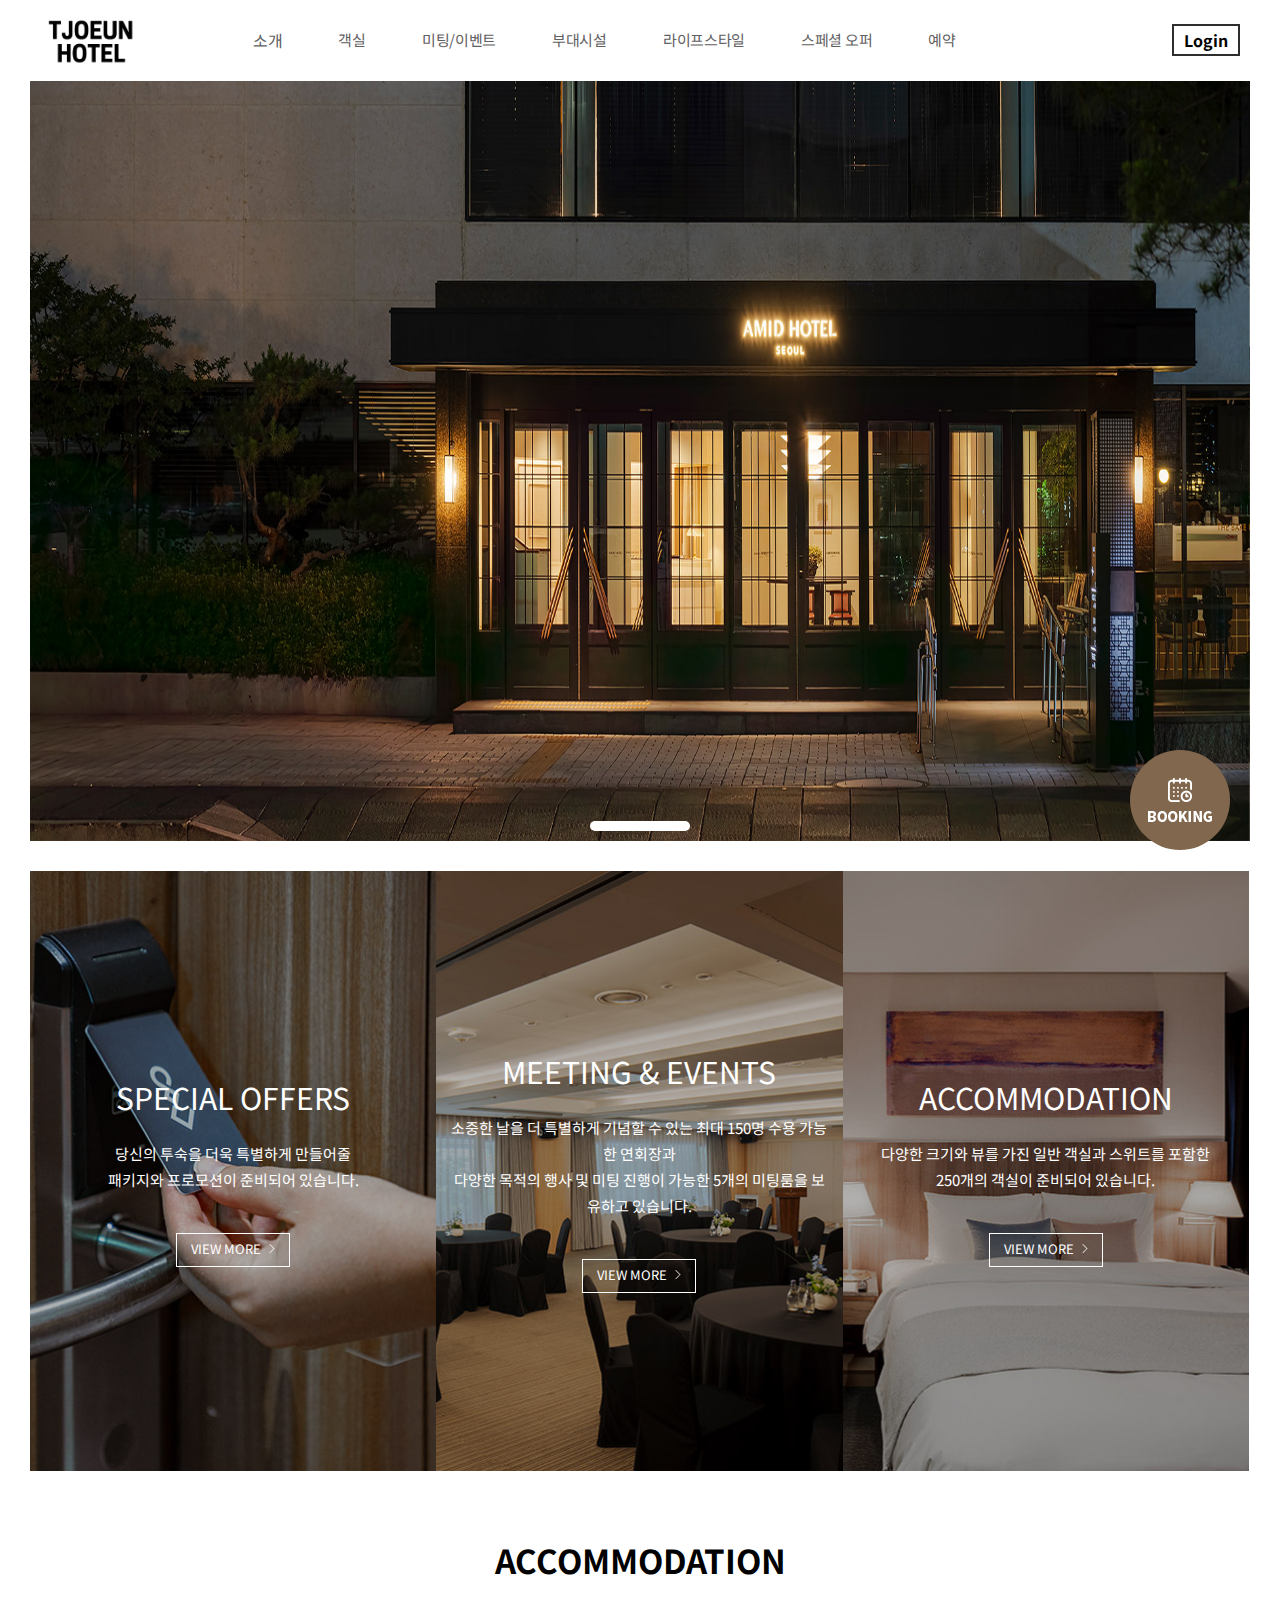
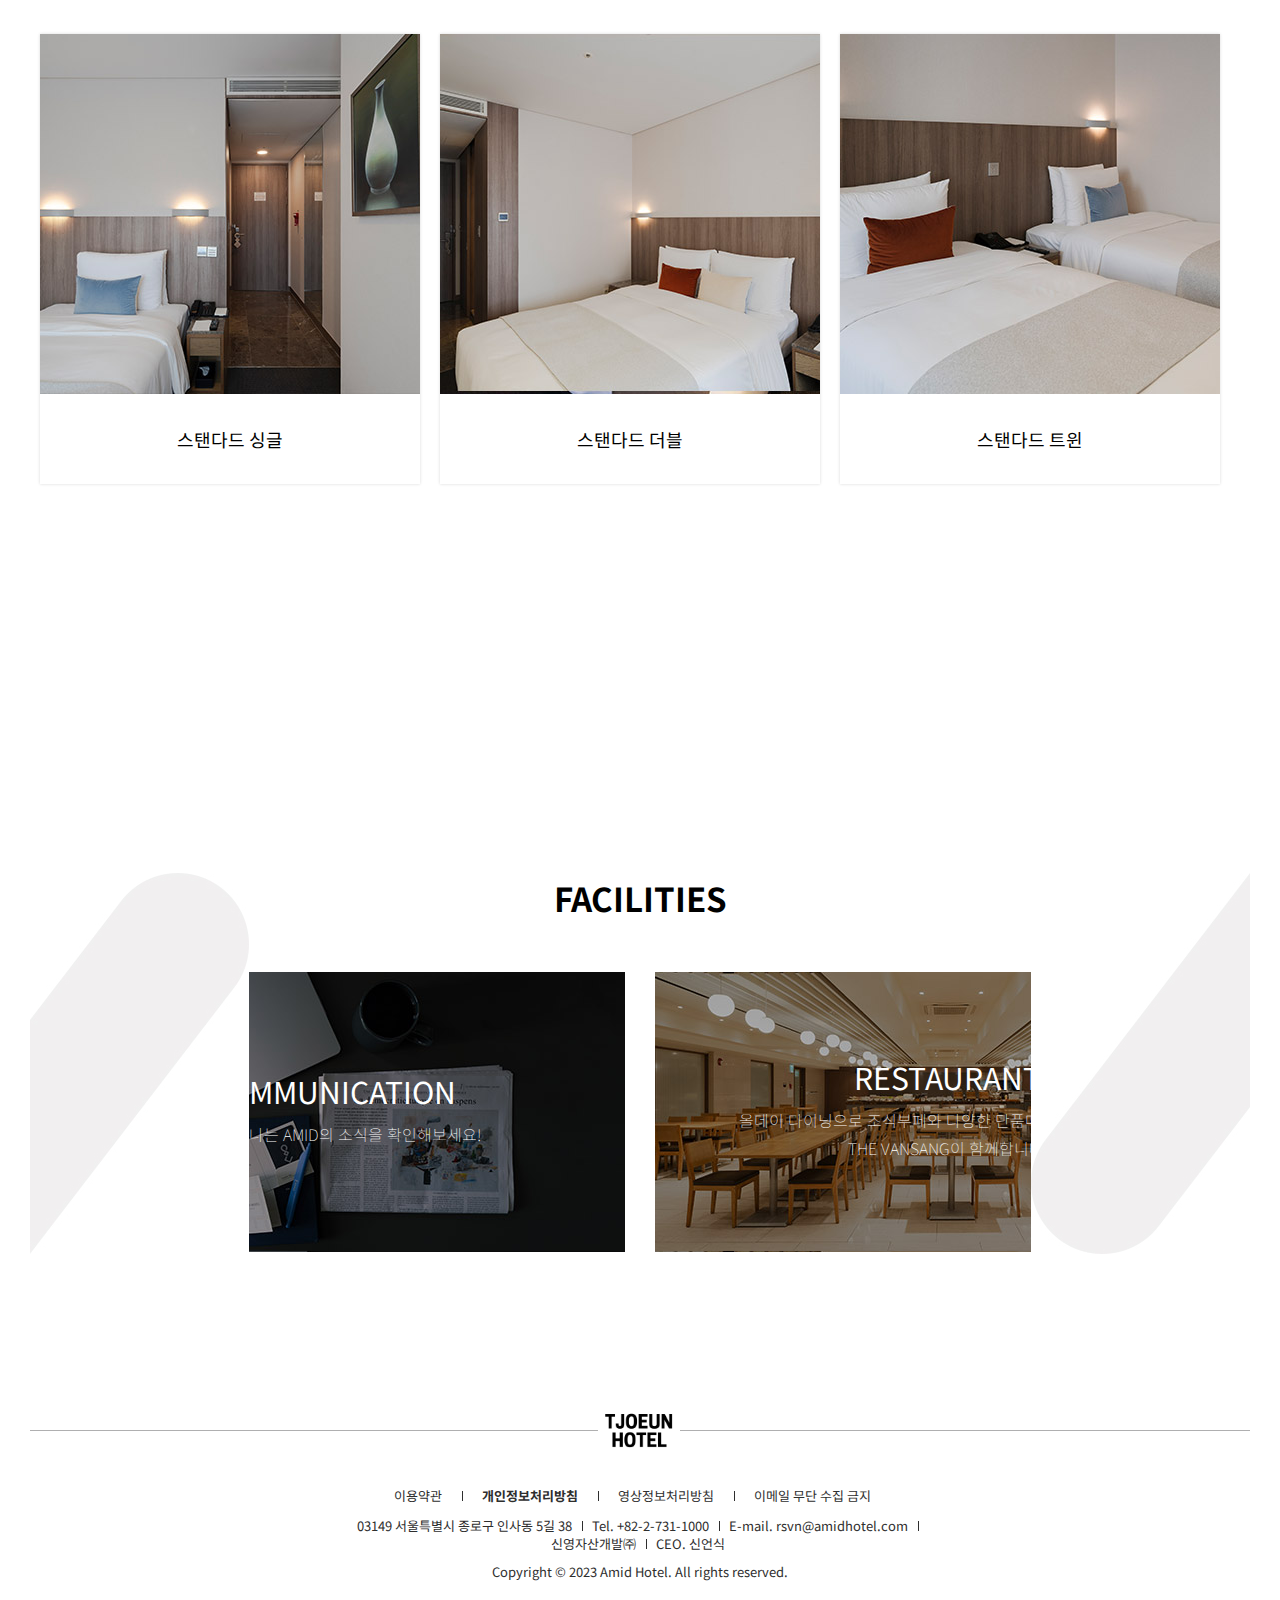
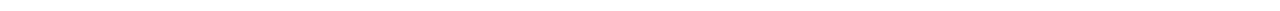
==== commit e6adcb7a: "마이페이지 회원정보 수정 및 예약 내역 삭제 버튼 활성화 및 지난 날자 내역 취소 못하게" ====
--- a/index.html
+++ b/index.html
@@ -209,5 +209,6 @@
             </div>
         </div>
         <script src='./js/index.js'></script>
+        <script src='./js/slide.js'></script>
     </body>
 </html>--- a/css/index.css
+++ b/css/index.css
@@ -43,7 +43,7 @@
     float : left;
     width : 107px;
     height : 81px;
-    background : url(../images/logo_white.png) no-repeat;
+    background : url(../images/logo_opacity.png) no-repeat;
     background-size : contain;
     text-indent : -9999px;
 }
@@ -106,6 +106,14 @@
     top : 23.5px;
     border : solid 2px #2E2E2E;
 }
+#hBox > #loginButton:hover {
+    color : white;
+    background-color : #81674e;
+    border : solid 2px #81674e;
+    box-shadow: 0px 0px 4px #81674e;
+    transition-duration : 0.5s;
+    transition-timing-function: ease;
+}
 #hBox > #loginButton > a {
     font-weight : bold;
 }
@@ -471,7 +479,8 @@
     margin : 0px auto;
     width : 84px;
     height : 65px;
-    background: url(../images/ft_logo.jpg) no-repeat;
+    background: url(../images/logo_white.png) no-repeat;
+    background-size : contain;
     z-index : 100;
 }#footer > #logoLine > #footerLine {
     position : absolute;
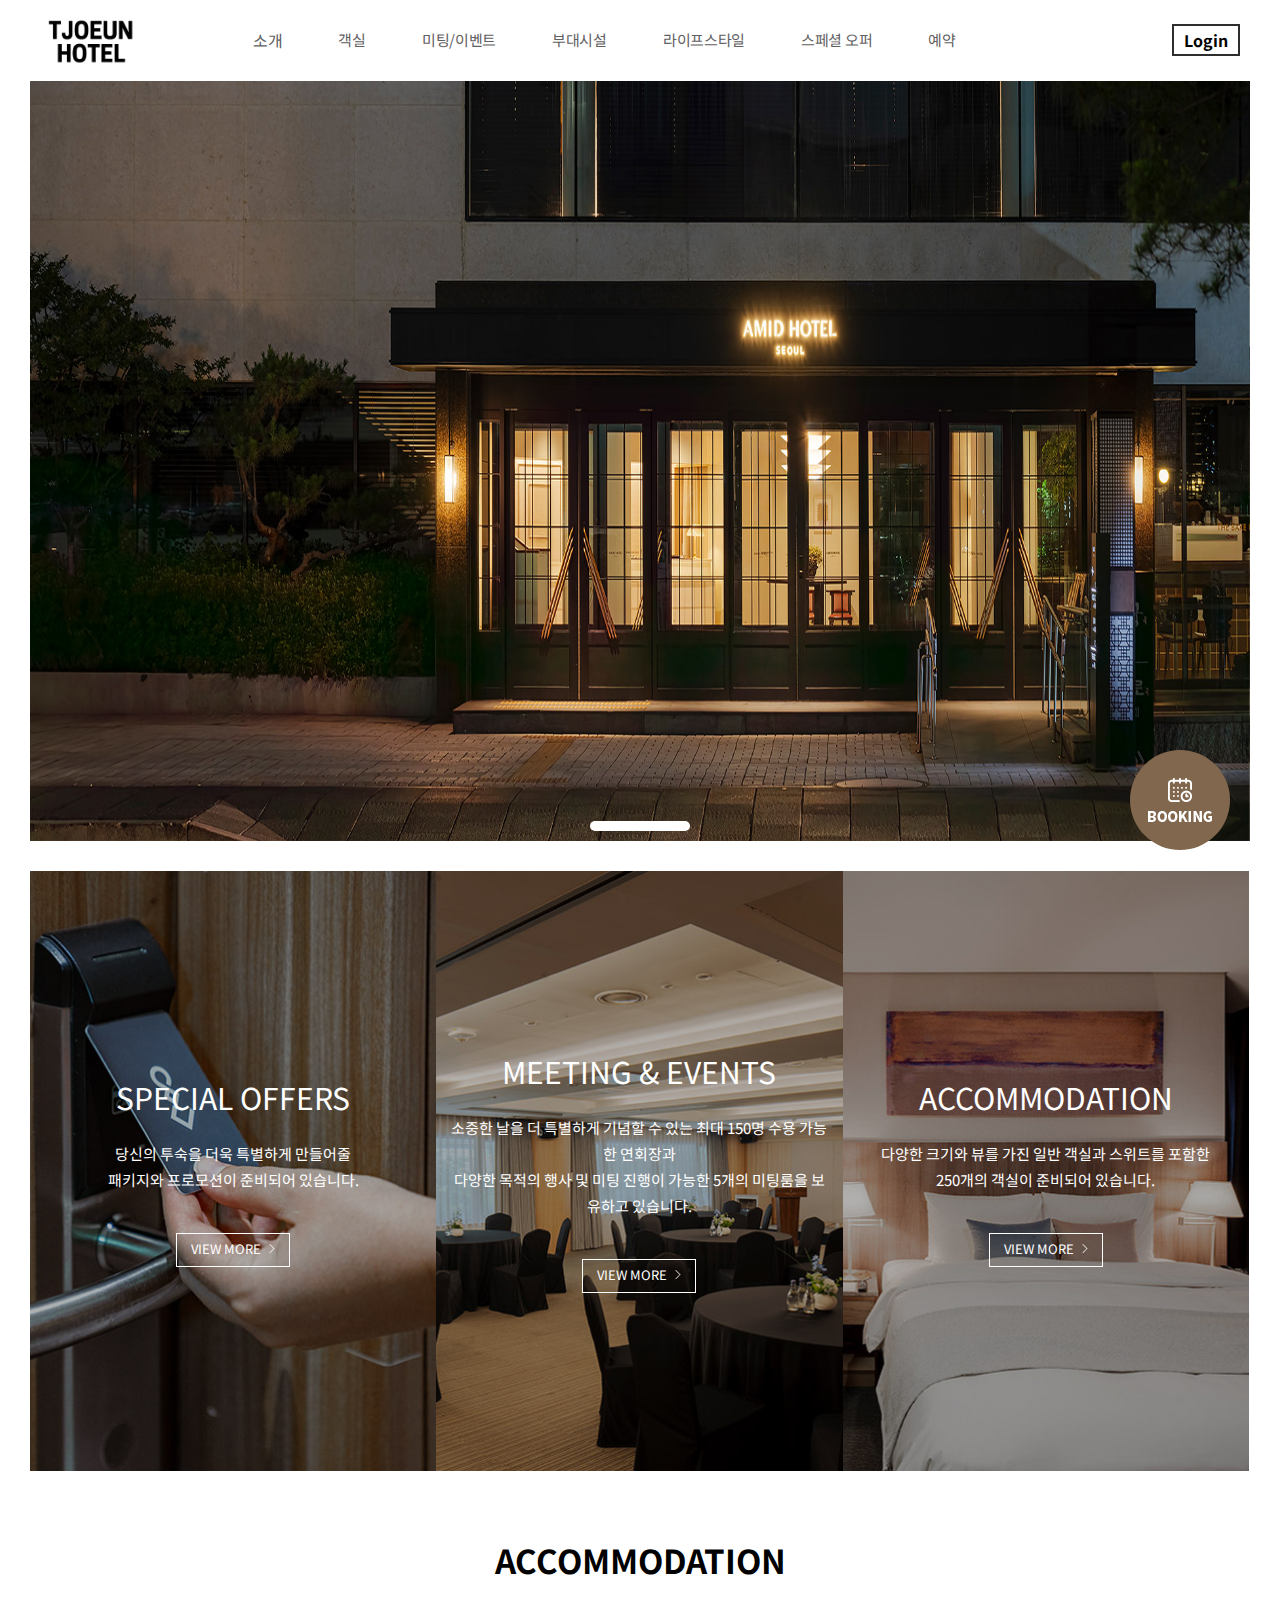
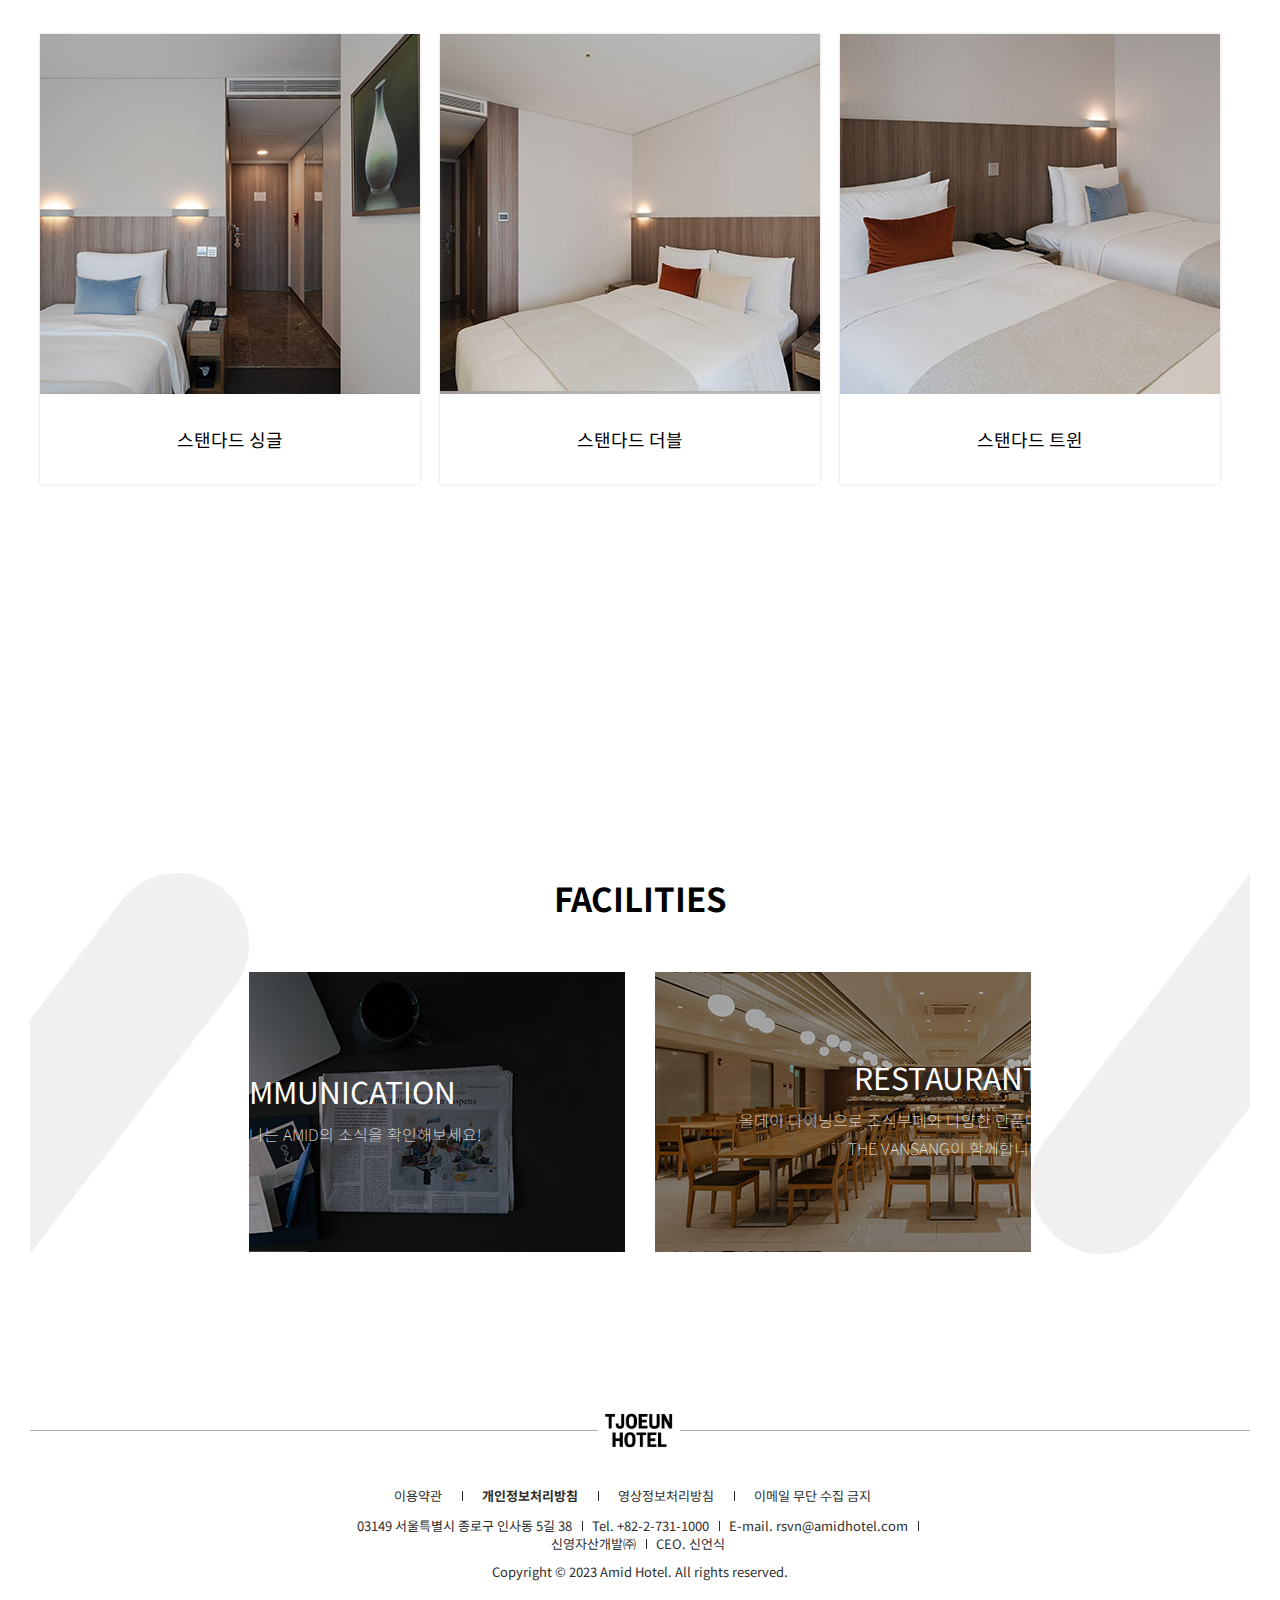
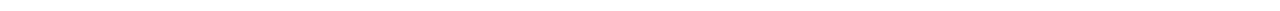
==== commit 05f4ffe4: "후기 페이지 제작중 - 2차 병합 전" ====
--- a/index.html
+++ b/index.html
@@ -35,7 +35,7 @@
                                 <li><a href = "#">주니어 스위트</a></li>
                                 <li><a href = "#">프리미어 스위트</a></li>
                                 <li><a href = "#">이그제큐티브 스위트</a></li>
-                                <li><a href = "#">아미드 스위트</a></li>
+                                <li><a href = "#">더조은 스위트</a></li>
                             </ul>
                         </li>
                         <li id = "list2" class = "menuList" onmouseover = "onMenu(2)">
@@ -76,7 +76,7 @@
                             </ul>
                         </li>
                     </ul>
-                    <div id = "loginButton"><a href = "#">Login</a></div>
+                    <div id = "loginButton"><a href = "./login.html">Login</a></div>
                 </div>
                 <div id = "sBox" onmouseout = "closeMenu()">
 
--- a/css/index.css
+++ b/css/index.css
@@ -69,6 +69,9 @@
     display :inline;
     position : relative;
 }
+#hBox > #mainMenu > .menuList > .underLineBox > a:hover {
+    color : white;
+}
 #hBox > #mainMenu > .menuList > .underLineBox > .underLine {
     display : block;
     position : absolute;
@@ -85,11 +88,11 @@
     position : absolute;
     top : 82px;
     left : 0px;
-    display : none;
+    display : none; 
     width : 1200px;
     height : 55px;
     line-height: 60px;
-    background-color:  #81674e;
+    background-color : #81674e;
     z-index : 5;
 }
 #hBox > #mainMenu > .menuList > .subMenu > li {
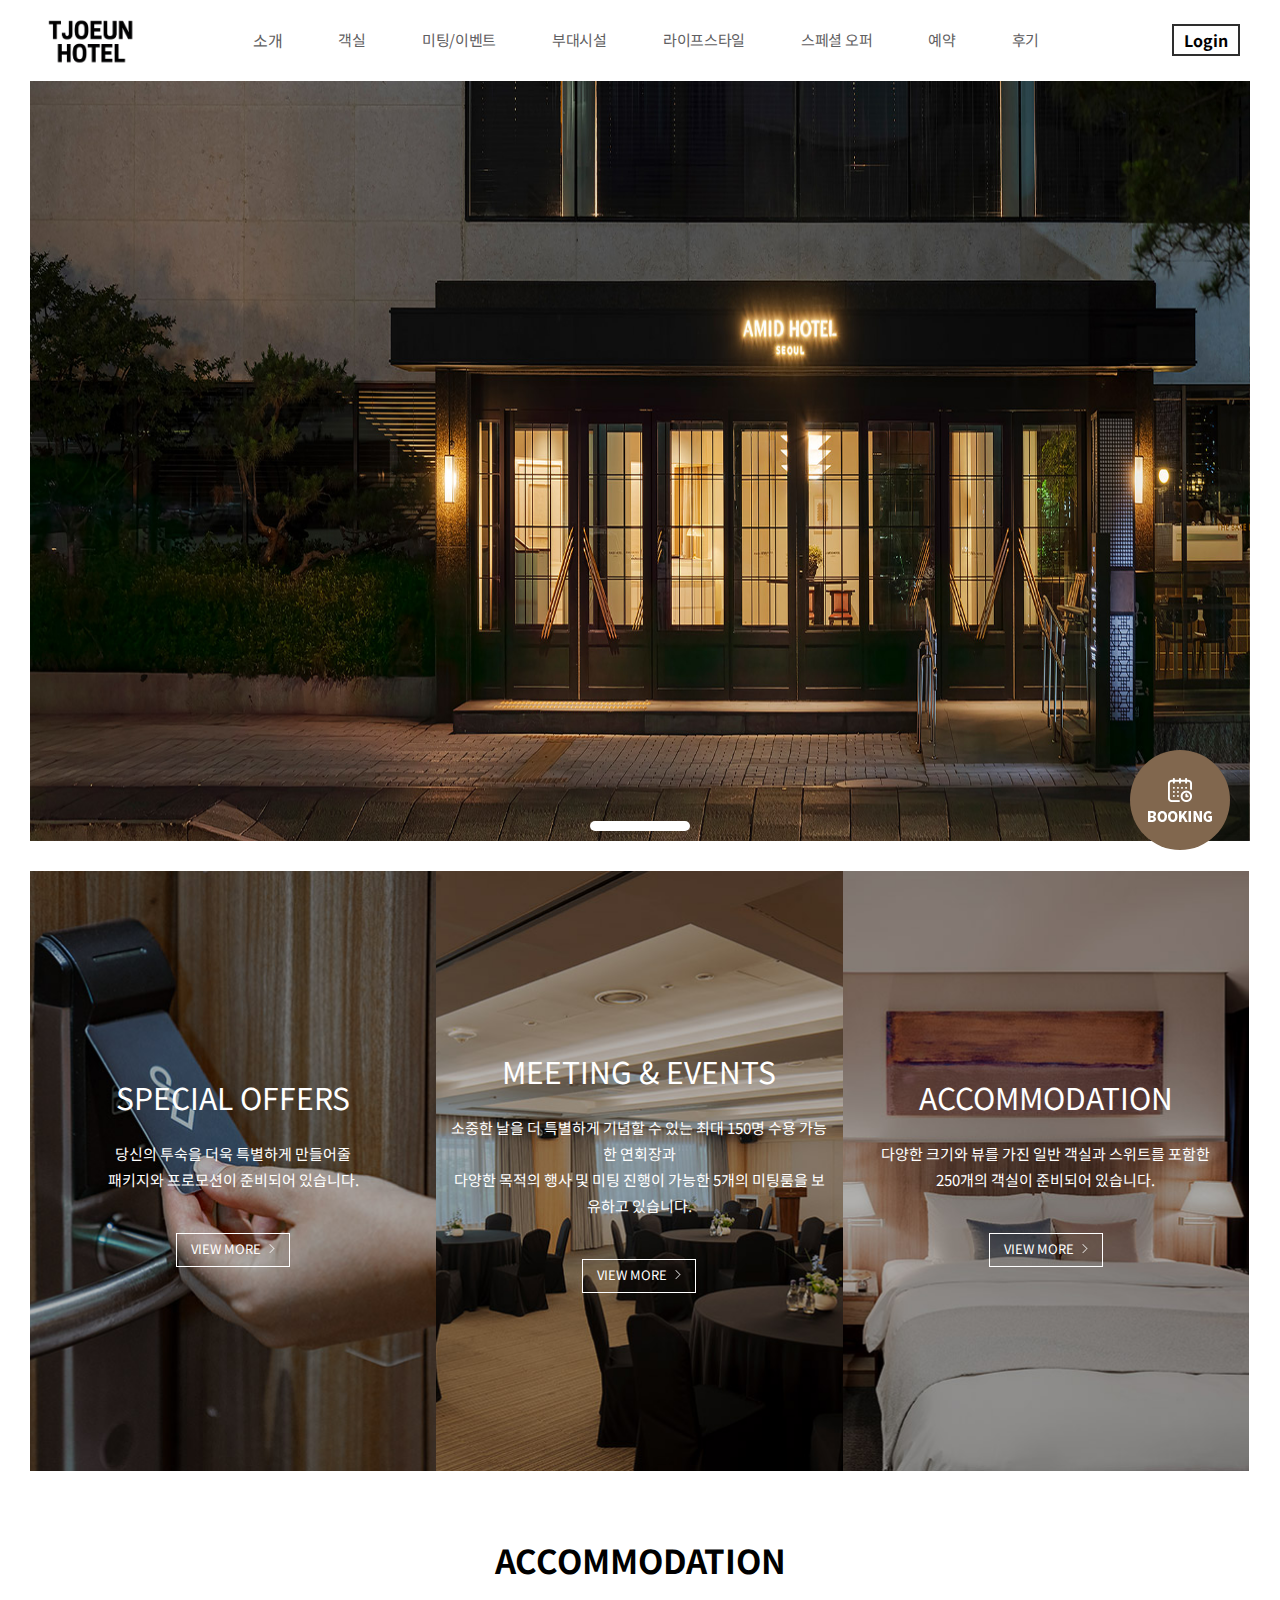
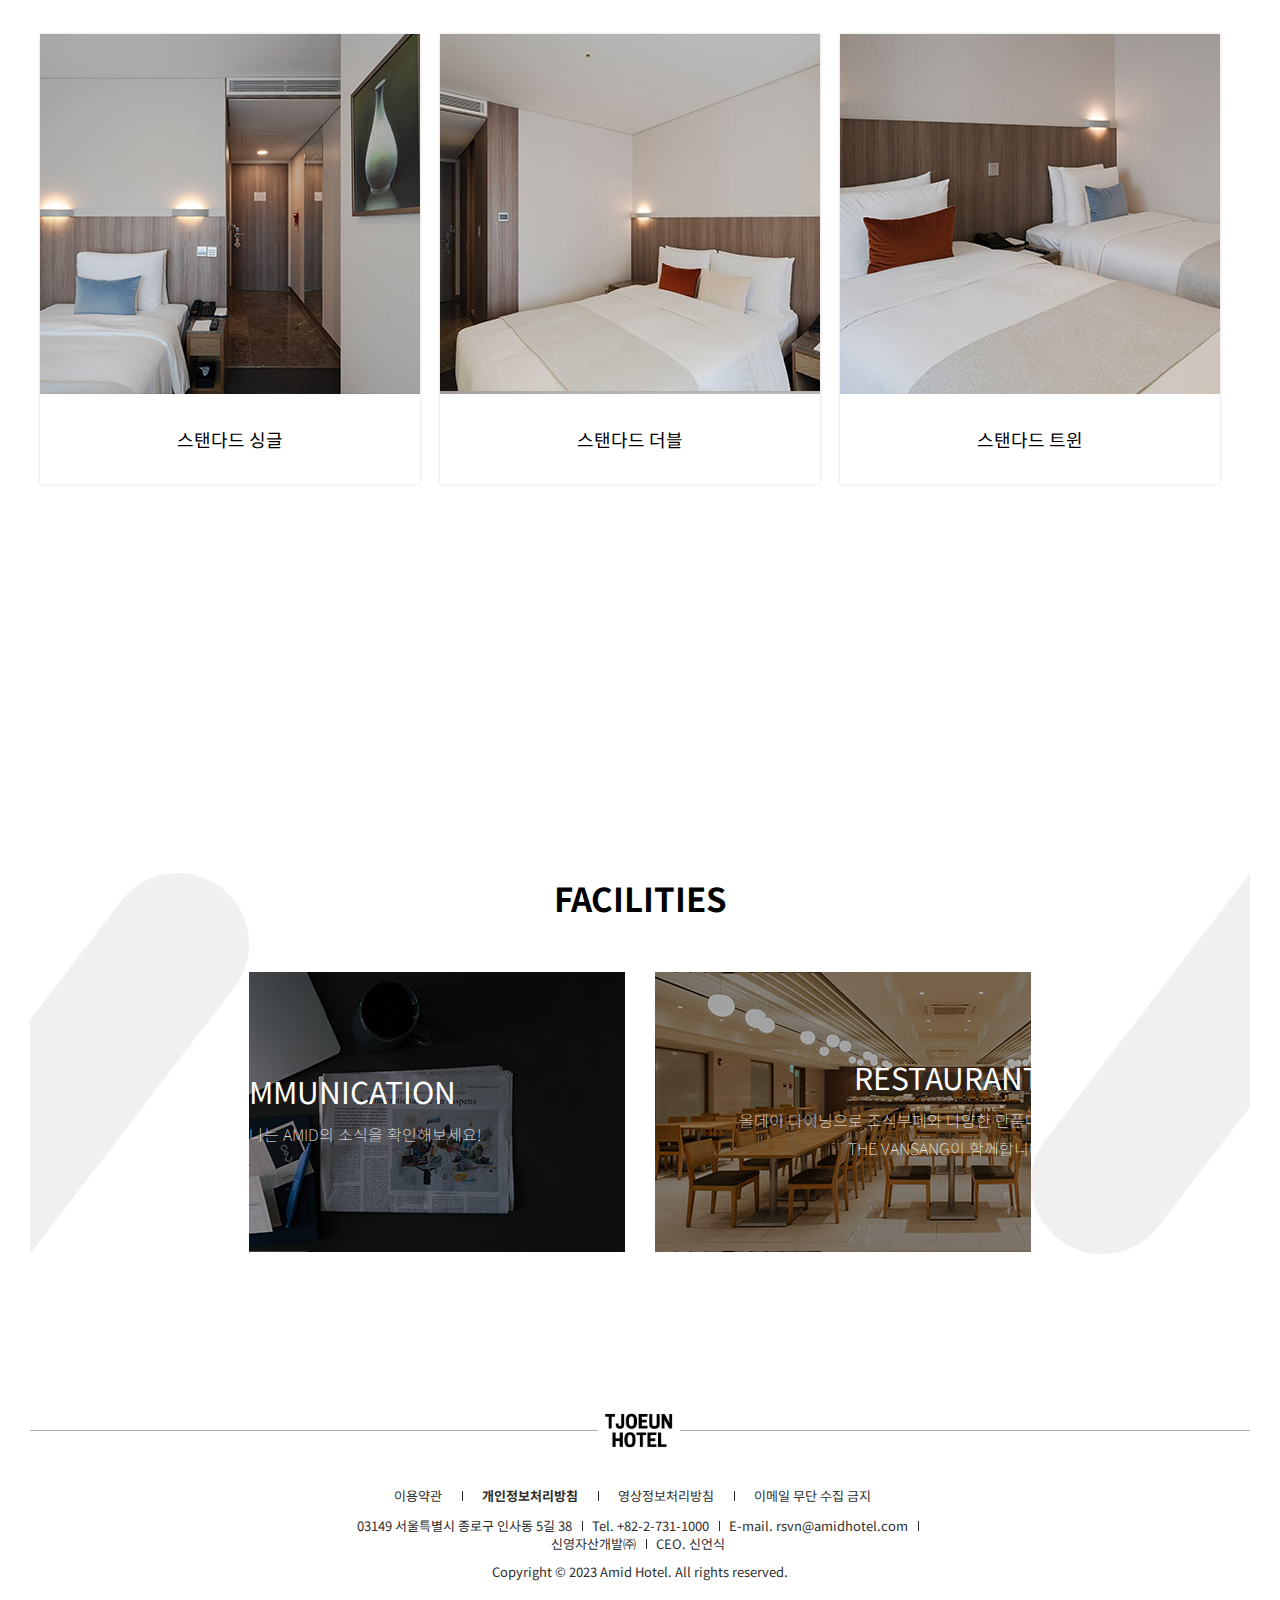
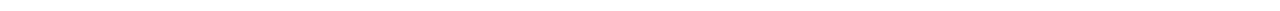
==== commit 9b64f921: "많은 것을 했습니다" ====
--- a/index.html
+++ b/index.html
@@ -70,13 +70,22 @@
                             </ul>
                         </li>
                         <li id = "list6" class = "menuList" onmouseover = "onMenu(6)">
-                            <a href = "#">예약</a>
+                            <a href = "./reservation.html">예약</a>
                             <ul class = "subMenu" onmouseout = "closeMenu()">
 
                             </ul>
                         </li>
+                        <li id = "list7" class = "menuList" onmouseover = "onMenu(7)">
+                            <a href = "./reviewPage.html">후기</a>
+                            <ul class = "subMenu" onmouseout = "closeMenu()">
+
+                            </ul>
+                        </li>
                     </ul>
-                    <div id = "loginButton"><a href = "./login.html">Login</a></div>
+                    <div id = "loginButton" onmouseover = "" onmouseleave = "">
+                        <a onclick = "logInOut(false)">Login</a>
+                        <div id = "hoverBox1"></div>
+                    </div>
                 </div>
                 <div id = "sBox" onmouseout = "closeMenu()">
 
@@ -183,7 +192,7 @@
                     <span id = "rightImage"></span>
                 </div>
             </div>
-            <a href = "#" id = "floatingButton">
+            <a href = "./reservation.html" id = "floatingButton">
                 <img src = "./images/booking-img2.png"/>
             </a>
             <div id = "footer">
@@ -208,6 +217,7 @@
                 <p>Copyright © 2023 Amid Hotel. All rights reserved.</p>
             </div>
         </div>
+        <script src='./js/data.js'></script>
         <script src='./js/index.js'></script>
         <script src='./js/slide.js'></script>
     </body>
--- a/css/index.css
+++ b/css/index.css
@@ -109,6 +109,14 @@
     top : 23.5px;
     border : solid 2px #2E2E2E;
 }
+#hBox > #loginButton::before {
+    position : absolute;
+    top : 30px;
+    left : -11px;
+    content : "";
+    width : 100px;
+    height : 5px;
+}
 #hBox > #loginButton:hover {
     color : white;
     background-color : #81674e;
@@ -116,9 +124,27 @@
     box-shadow: 0px 0px 4px #81674e;
     transition-duration : 0.5s;
     transition-timing-function: ease;
+    cursor : pointer;
 }
 #hBox > #loginButton > a {
     font-weight : bold;
+    cursor : pointer;
+}
+#hoverBox1 {
+    display : none;
+    position :absolute;
+    top : 35px;
+    left : -1px;
+    width : 78.5px;
+    height : 30px;
+    background-color: #81674e;
+    box-shadow: 0px 0px 4px #81674e;
+    z-index : 100;
+}
+#hoverBox1 > a {
+    display : block;
+    padding : 3px 0px;
+    text-align : center;
 }
 #sBox {
     display : none;
